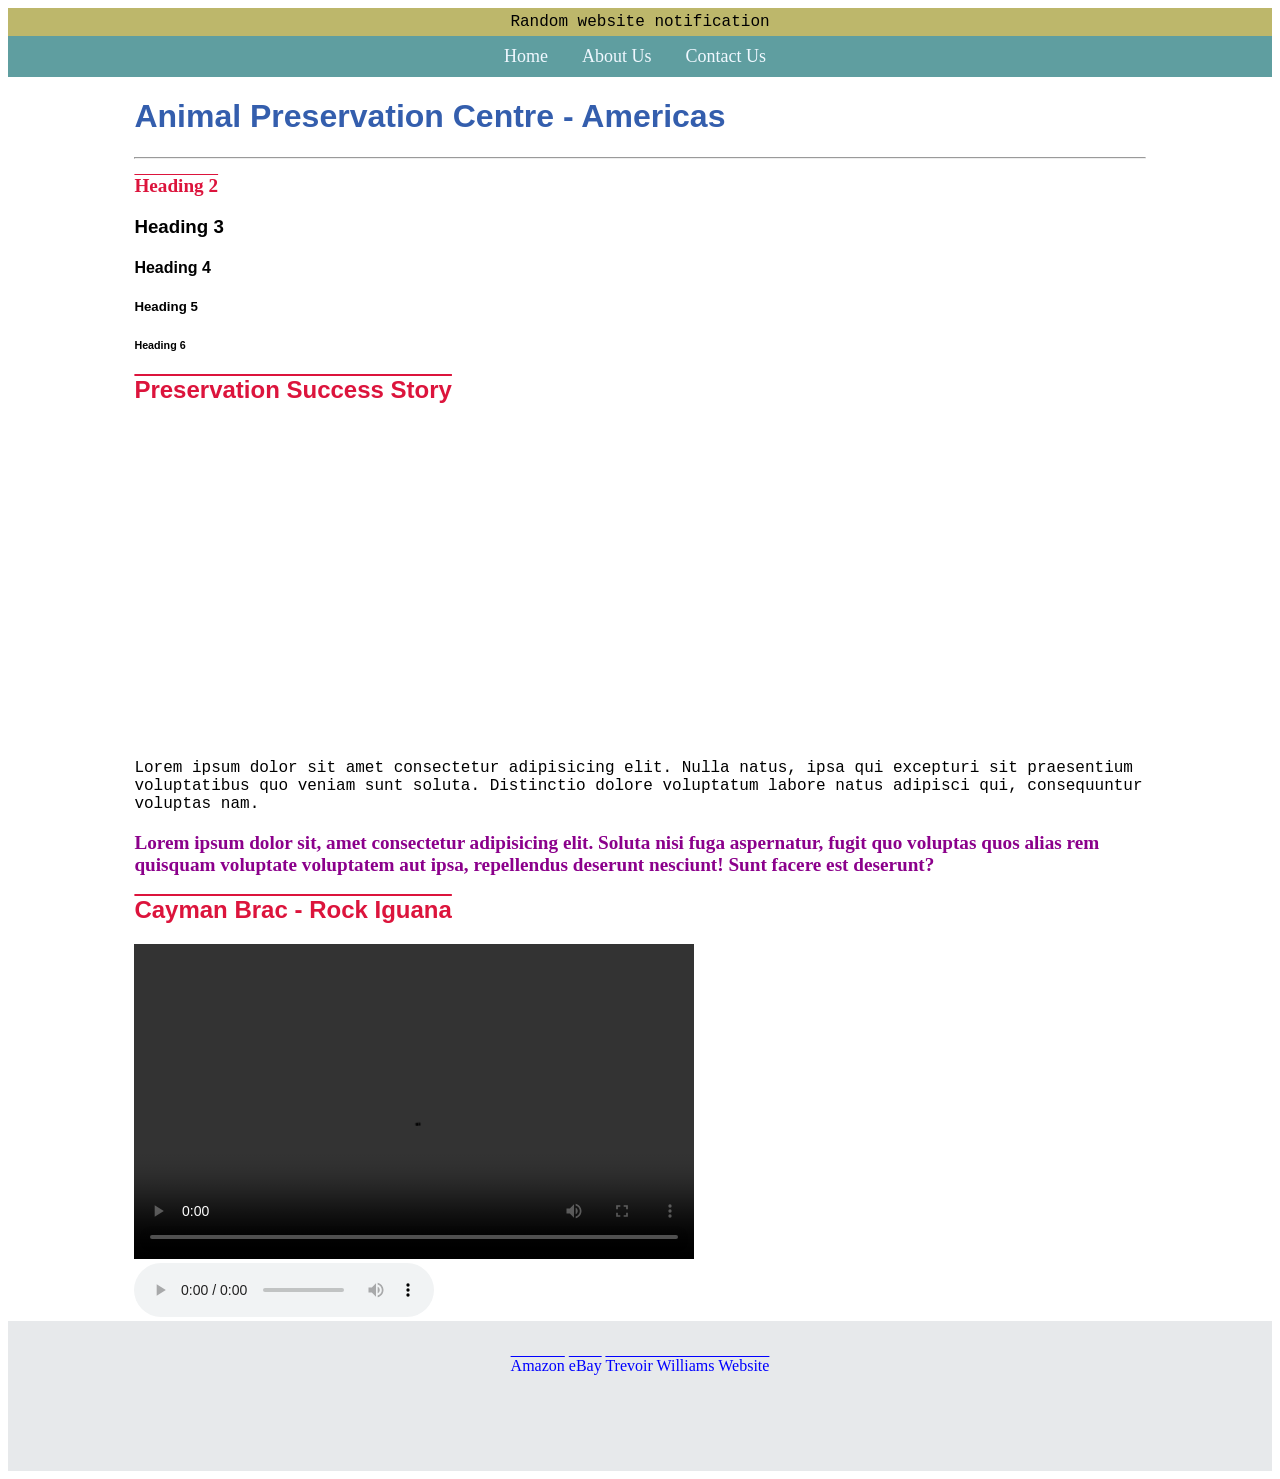
==== index.html @ 7772d061 "INITIAL COMMIT FROM UDEMY COURSE INTODUCTION_TO_WEBSITE_DESING" ====
<!DOCTYPE html>
<html>
    <head>
        <title>Home Page</title>
        <link rel="stylesheet" href="stylesheets/site.css" />
    </head>
    <body>
        <div id="header">
            <div id="banner">
                <p>Random website notification</p>
            </div>
            <div id="nav">
                <!-- Anchor tags used for internal navigation -->
                <a href="index.html">Home</a>
                <a href="about_us.html">About Us</a>
                <a href="contact_us.html">Contact Us</a>
            </div>
        </div>

        <div id="main">
            <!-- Examples of heading tags -->
            <h1>Animal Preservation Centre - Americas</h1>
            <hr/>
            <h2 class="DifferentLookingText">Heading 2</h2>
            <h3>Heading 3</h3>
            <h4>Heading 4</h4>
            <h5>Heading 5</h5>
            <h6>Heading 6</h6>

            <!-- Sample iframe embedding YouTube video -->
            <h2>Preservation Success Story</h2>
            <iframe width="560" height="315" src="https://www.youtube.com/embed/CvAqzg7zDsA" title="Jamaican Rock Iguana - Success Story" frameborder="0" allow="accelerometer; autoplay; clipboard-write; encrypted-media; gyroscope; picture-in-picture; web-share" allowfullscreen></iframe>

            <p>Lorem ipsum dolor sit amet consectetur adipisicing elit. Nulla natus, ipsa qui excepturi sit praesentium voluptatibus quo veniam sunt soluta. Distinctio dolore voluptatum labore natus adipisci qui, consequuntur voluptas nam.</p>
            <p class="DifferentLookingText WeirdColor">Lorem ipsum dolor sit, amet consectetur adipisicing elit. Soluta nisi 
                fuga aspernatur, fugit quo voluptas quos alias rem quisquam voluptate voluptatem aut ipsa, repellendus deserunt nesciunt! Sunt facere est deserunt?
            </p>

            <!-- Embedding video and audio -->
            <h2>Cayman Brac - Rock Iguana</h2>
            <video width="560" height="315" controls>
                <source src="videos/brac_iguana.MP4" type="video/mp4" />
                <source src="videos/brac_iguana.ogg" type="video/ogg" />
                <source src="videos/brac_iguana.wmv" type="video/wmv" />
            Your browser does not support the video
            </video>
            <br/>
            <audio controls>
                <source src="music/song.mp3" type="audio/mpeg" />
            Your browser does not support the video
            </audio>
        </div>

        <div id="footer">
            <br/><br/>
            <a href="https://www.amazon.com">Amazon</a>
    
            <a href="https://www.ebay.com" target="_blank">eBay</a>
            <a href="https://www.trevoirwilliams.com" target="_blank">Trevoir Williams Website</a>
        </div>
    </body>
</html>
---- stylesheets/site.css ----
h1{
    color: rgb(52, 94, 173);
}
h2{
    color: crimson;
    text-decoration: overline;
}
h1, h2, h3, h4, h5, h6{
    font-family: 'Franklin Gothic Medium', 'Arial Narrow', Arial, sans-serif;
}
p{
    font-family: 'Courier New', Courier, monospace;
}

#banner{
    background-color: darkkhaki;
    padding-bottom: 5px;
    padding-top: 5px;
    text-align: center;
}
#banner p{
    margin: 0;
}

#nav, nav{
    background-color: cadetblue;
    padding: 10px;
    text-align: center;
}

#nav a, nav a{
    color: aliceblue;
    text-decoration: none;
    font-size: large;
    margin-right: 10px;
    padding: 10px;
}

#nav a:hover{
    background-color: aquamarine;
    color: cadetblue;
}

nav a:hover{
    background-color: aquamarine;
    color: cadetblue;
}

#footer, footer{
    background-color: #E7E9EB;
    min-height: 150px;
    text-align: center;
}

#footer a, footer a{
    color: blue;
    text-decoration: overline;
}

#main, main{
    width: 80%;
    margin: 0 auto;
}

article{
    margin-bottom: 50px;
}

.logo{
    height: 50px;
    width: 50px;
}

.DifferentLookingText{
    font-size: larger;
    font-family: Georgia, 'Times New Roman', Times, serif;
    font-weight: bold;
}

.WeirdColor{
    color: darkmagenta;
}
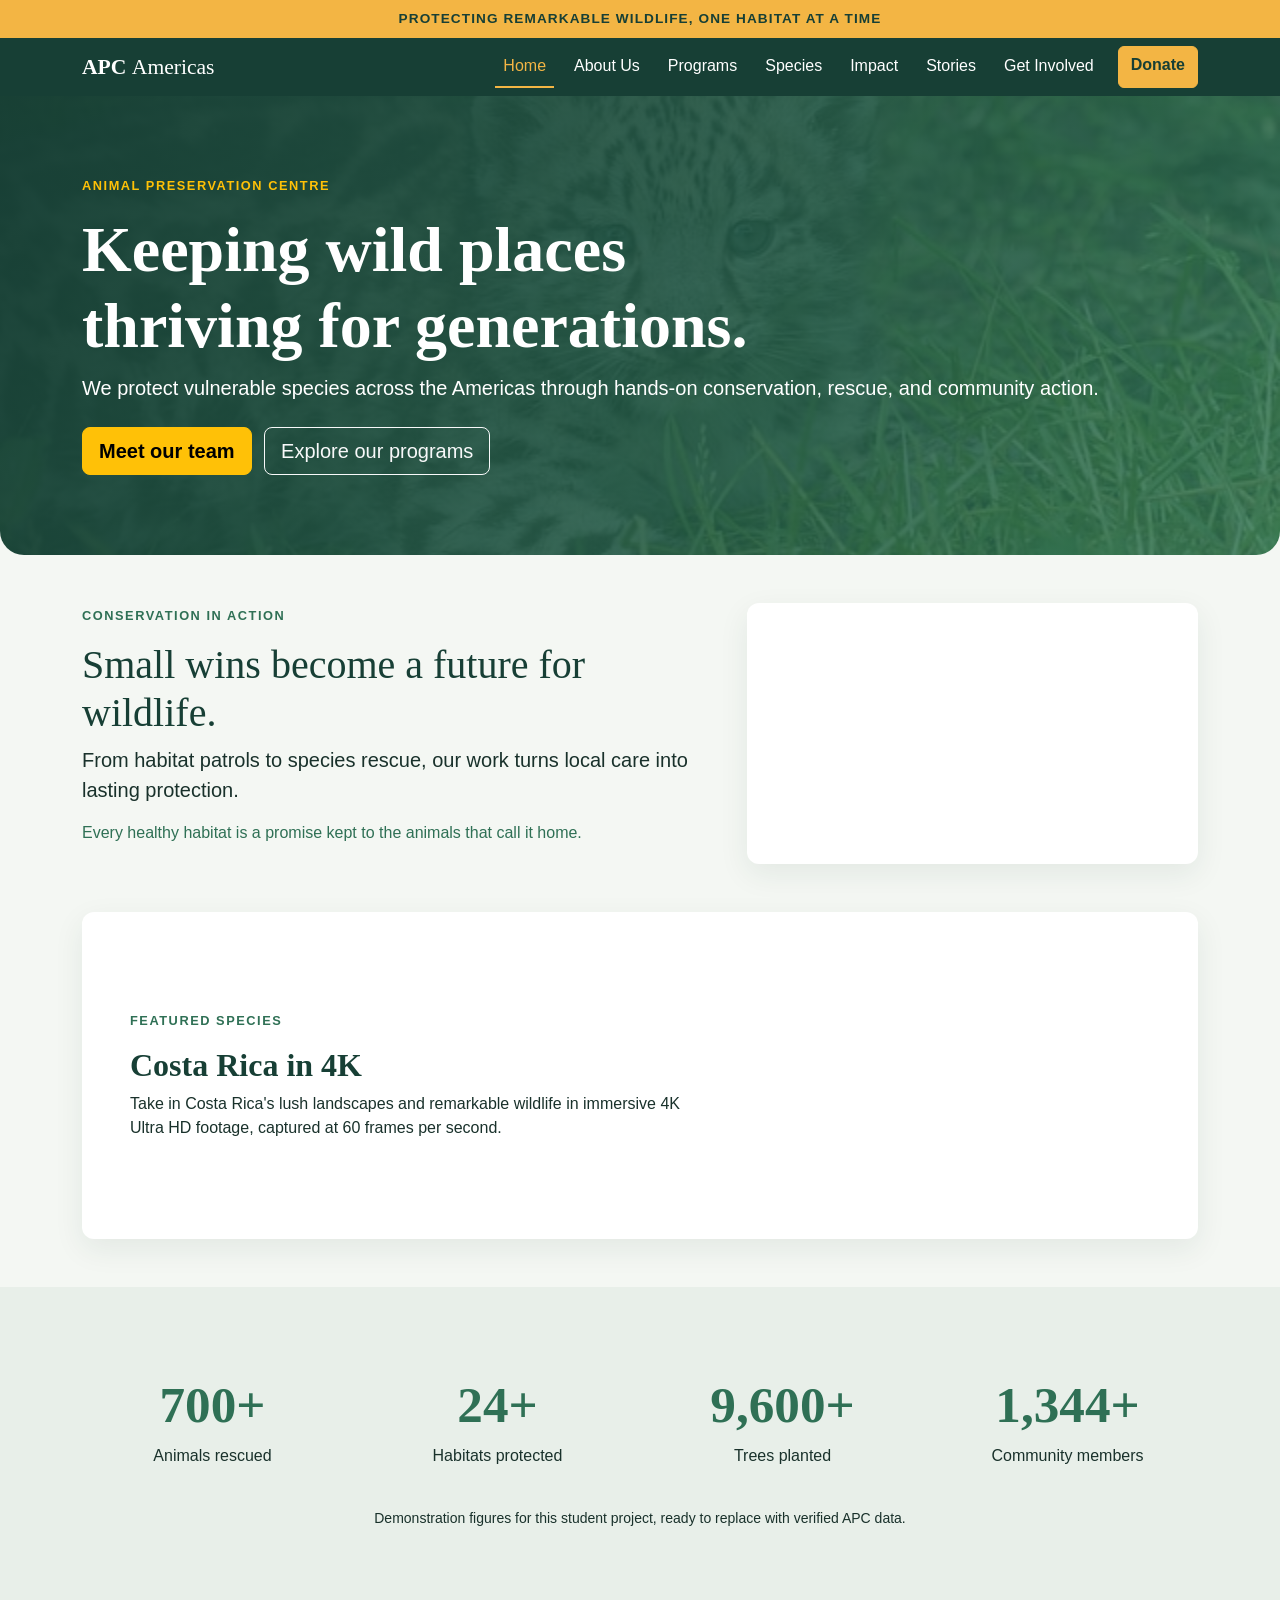
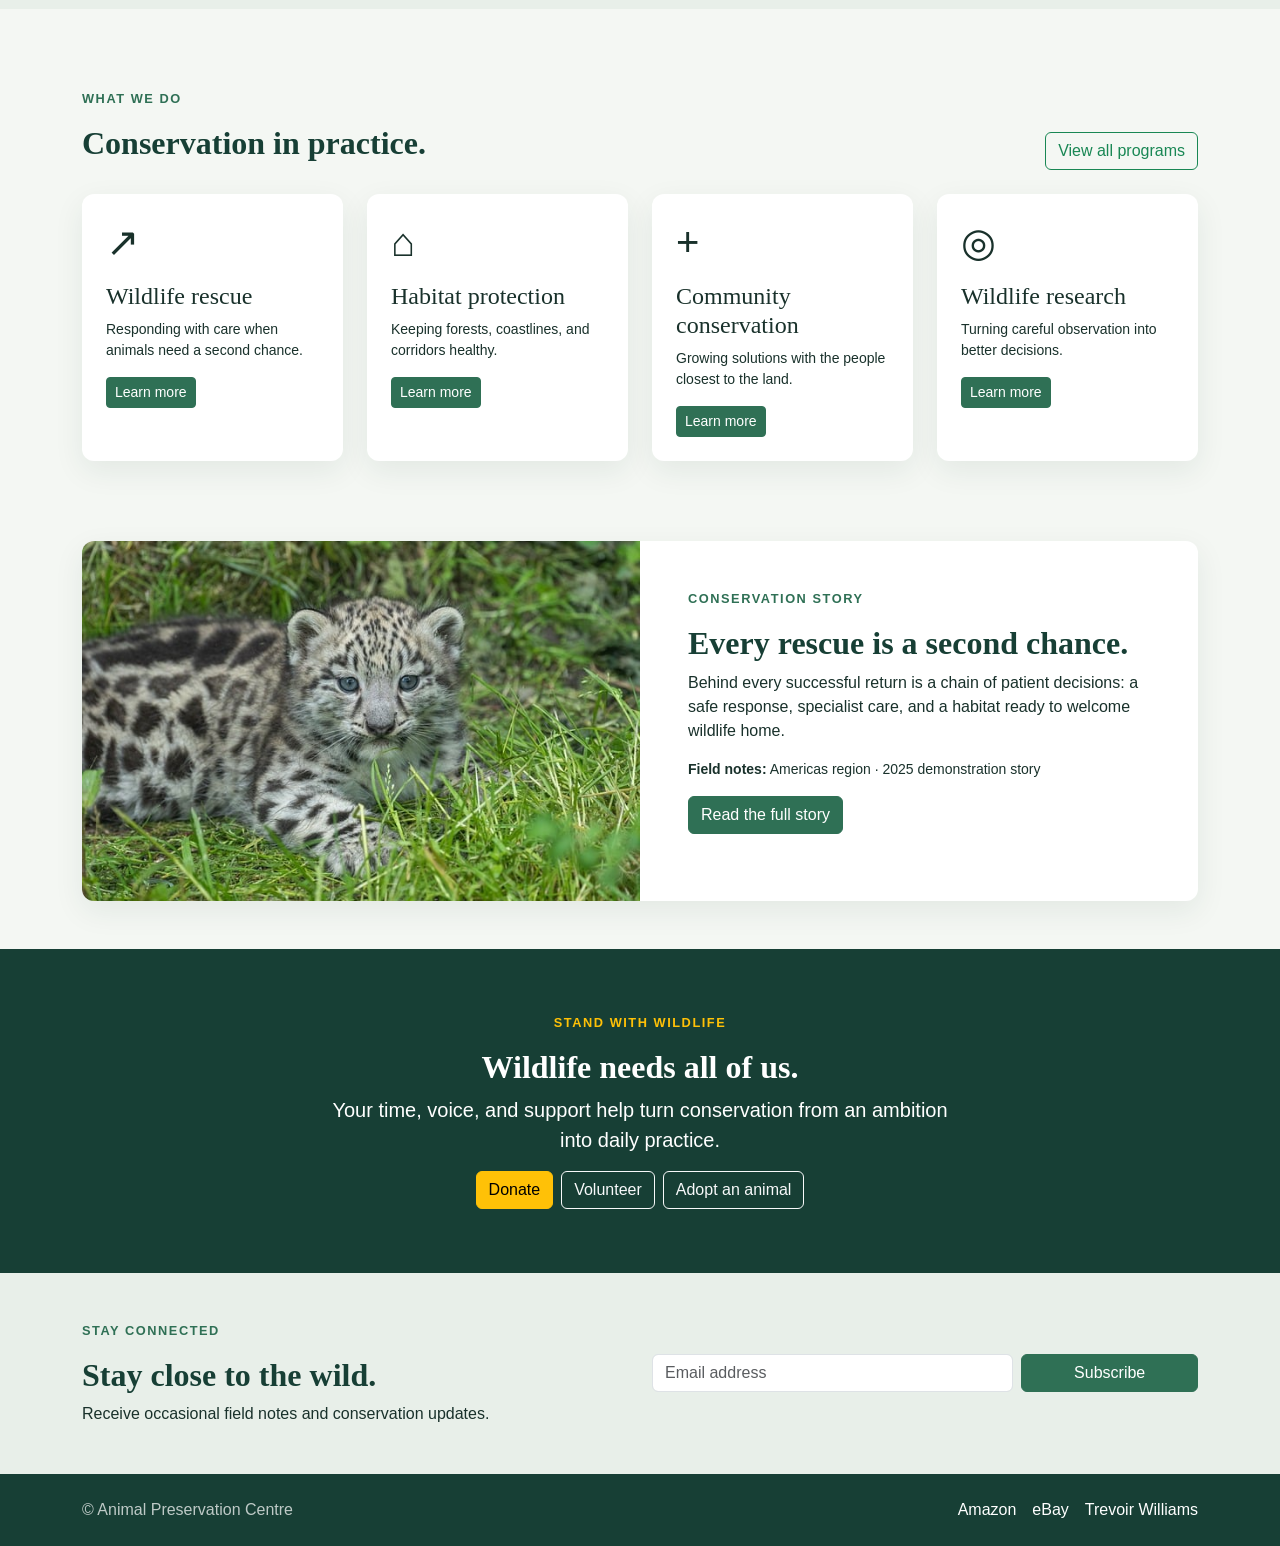
==== commit 3e8f824d: "Added bootstrap and expand the pages" ====
--- a/index.html
+++ b/index.html
@@ -1,62 +1,90 @@
 <!DOCTYPE html>
-<html>
+<html lang="en">
     <head>
-        <title>Home Page</title>
+        <meta charset="UTF-8">
+        <meta name="viewport" content="width=device-width, initial-scale=1.0">
+        <title>Animal Preservation Centre</title>
+        <meta name="description" content="APC Americas protects wildlife, habitats, and communities through practical conservation work.">
+        <link href="https://cdn.jsdelivr.net/npm/bootstrap@5.3.3/dist/css/bootstrap.min.css" rel="stylesheet">
         <link rel="stylesheet" href="stylesheets/site.css" />
     </head>
     <body>
-        <div id="header">
-            <div id="banner">
-                <p>Random website notification</p>
+        <div class="site-alert">Protecting remarkable wildlife, one habitat at a time</div>
+        <nav class="site-nav navbar navbar-expand-lg navbar-dark">
+            <div class="container">
+                <a class="navbar-brand" href="index.html">APC <span class="fw-normal">Americas</span>
+                </a><button class="navbar-toggler" type="button" data-bs-toggle="collapse" data-bs-target="#siteNav" aria-label="Toggle navigation">
+                    <span class="navbar-toggler-icon"></span>
+                </button><div class="collapse navbar-collapse" id="siteNav">
+                    <div class="navbar-nav ms-auto">
+                        <a class="nav-link active" href="index.html">Home</a>
+                        <a class="nav-link" href="about_us.html">About Us</a>
+                        <a class="nav-link" href="programs.html">Programs</a>
+                        <a class="nav-link" href="species.html">Species</a>
+                        <a class="nav-link" href="impact.html">Impact</a>
+                        <a class="nav-link" href="stories.html">Stories</a>
+                        <a class="nav-link" href="get_involved.html">Get Involved</a>
+                        <a class="btn btn-donate" href="get_involved.html#donate">Donate</a></div></div></div></nav>
+
+        <main class="page-main">
+            <section class="hero">
+                <div class="container">
+                    <p class="section-kicker text-warning">Animal Preservation Centre</p>
+                    <h1>Keeping wild places thriving for generations.</h1>
+                    <p class="lead mb-4">We protect vulnerable species across the Americas through hands-on conservation, rescue, and community action.</p>
+                    <a class="btn btn-warning btn-lg fw-bold" href="about_us.html">Meet our team</a>
+                    <a class="btn btn-outline-light btn-lg ms-2" href="programs.html">Explore our programs</a>
+                </div>
+            </section>
+            <section class="container py-5">
+                <div class="row g-4 align-items-center">
+                    <div class="col-lg-7">
+                        <p class="section-kicker">Conservation in action</p>
+                        <h2 class="display-6">Small wins become a future for wildlife.</h2>
+                        <p class="lead">From habitat patrols to species rescue, our work turns local care into lasting protection.</p>
+                        <p class="WeirdColor">Every healthy habitat is a promise kept to the animals that call it home.</p>
+                    </div>
+                    <div class="col-lg-5">
+                        <div class="content-panel p-2">
+                            <div class="ratio ratio-16x9">
+                                <iframe class="rounded" src="https://www.youtube.com/embed/CvAqzg7zDsA" title="Jamaican Rock Iguana success story" allowfullscreen></iframe>
+                            </div>
+                        </div>
+                    </div>
+                </div>
+            </section>
+            <section class="container pb-5">
+                <div class="content-panel p-4 p-lg-5">
+                    <div class="row g-4 align-items-center">
+                        <div class="col-md-7">
+                            <p class="section-kicker">Featured species</p>
+                            <h2>Costa Rica in 4K</h2>
+                            <p class="mb-0">Take in Costa Rica's lush landscapes and remarkable wildlife in immersive 4K Ultra HD footage, captured at 60 frames per second.</p>
+                        </div>
+                        <div class="col-md-5">
+                            <div class="ratio ratio-16x9">
+                                <iframe class="rounded" src="https://www.youtube.com/embed/LXb3EKWsInQ" title="Costa Rica in 4K nature film" allow="accelerometer; autoplay; clipboard-write; encrypted-media; gyroscope; picture-in-picture; web-share" allowfullscreen></iframe>
+                            </div>
+                        </div>
+                    </div>
+                </div>
+            </section>
+            <section class="section-band alt"><div class="container"><div class="row g-4 text-center"><div class="col-6 col-lg-3 reveal"><div class="stat-number" data-counter="1250" data-suffix="+">0</div><p>Animals rescued</p></div><div class="col-6 col-lg-3 reveal"><div class="stat-number" data-counter="35" data-suffix="+">0</div><p>Habitats protected</p></div><div class="col-6 col-lg-3 reveal"><div class="stat-number" data-counter="18000" data-suffix="+">0</div><p>Trees planted</p></div><div class="col-6 col-lg-3 reveal"><div class="stat-number" data-counter="2500" data-suffix="+">0</div><p>Community members</p></div></div><p class="small text-center mt-4 mb-0">Demonstration figures for this student project, ready to replace with verified APC data.</p></div></section>
+            <section class="section-band"><div class="container"><div class="d-flex flex-wrap justify-content-between align-items-end mb-4"><div><p class="section-kicker">What we do</p><h2>Conservation in practice.</h2></div><a href="programs.html" class="btn btn-outline-success">View all programs</a></div><div class="row g-4"><div class="col-md-6 col-lg-3"><article class="content-panel program-card h-100 p-4"><span class="display-6">↗</span><h3 class="h4 mt-3">Wildlife rescue</h3><p class="small">Responding with care when animals need a second chance.</p><a href="programs.html" class="btn btn-sm btn-forest">Learn more</a></article></div><div class="col-md-6 col-lg-3"><article class="content-panel program-card h-100 p-4"><span class="display-6">⌂</span><h3 class="h4 mt-3">Habitat protection</h3><p class="small">Keeping forests, coastlines, and corridors healthy.</p><a href="programs.html" class="btn btn-sm btn-forest">Learn more</a></article></div><div class="col-md-6 col-lg-3"><article class="content-panel program-card h-100 p-4"><span class="display-6">+</span><h3 class="h4 mt-3">Community conservation</h3><p class="small">Growing solutions with the people closest to the land.</p><a href="programs.html" class="btn btn-sm btn-forest">Learn more</a></article></div><div class="col-md-6 col-lg-3"><article class="content-panel program-card h-100 p-4"><span class="display-6">◎</span><h3 class="h4 mt-3">Wildlife research</h3><p class="small">Turning careful observation into better decisions.</p><a href="programs.html" class="btn btn-sm btn-forest">Learn more</a></article></div></div></div></section>
+            <section class="container pb-5"><div class="content-panel overflow-hidden"><div class="row g-0 align-items-stretch"><div class="col-lg-6"><img class="story-image" src="images/baby-snow-leopard.jpg" alt="Snow leopard in its habitat"></div><div class="col-lg-6 p-4 p-lg-5"><p class="section-kicker">Conservation story</p><h2>Every rescue is a second chance.</h2><p>Behind every successful return is a chain of patient decisions: a safe response, specialist care, and a habitat ready to welcome wildlife home.</p><p class="small"><strong>Field notes:</strong> Americas region · 2025 demonstration story</p><a class="btn btn-forest" href="stories.html">Read the full story</a></div></div></div></section>
+            <section class="dark-cta"><div class="container text-center"><p class="section-kicker text-warning">Stand with wildlife</p><h2>Wildlife needs all of us.</h2><p class="lead mx-auto" style="max-width: 650px;">Your time, voice, and support help turn conservation from an ambition into daily practice.</p><a class="btn btn-warning me-2" href="get_involved.html#donate">Donate</a><a class="btn btn-outline-light me-2" href="get_involved.html#volunteer">Volunteer</a><a class="btn btn-outline-light" href="species.html">Adopt an animal</a></div></section>
+            <section class="newsletter py-5"><div class="container"><div class="row align-items-center g-4"><div class="col-lg-6"><p class="section-kicker">Stay connected</p><h2>Stay close to the wild.</h2><p class="mb-0">Receive occasional field notes and conservation updates.</p></div><div class="col-lg-6"><form class="row g-2" data-demo-form><div class="col-sm-8"><label class="visually-hidden" for="newsletterEmail">Email address</label><input class="form-control" id="newsletterEmail" type="email" placeholder="Email address" required></div><div class="col-sm-4"><button class="btn btn-forest w-100" type="submit">Subscribe</button></div></form><p class="small mt-2 mb-0" hidden>Thank you for joining the list.</p></div></div></div></section>
+        </main>
+        <footer class="site-footer py-4">
+            <div class="container d-flex flex-column flex-md-row justify-content-between gap-3"><span>&copy; Animal Preservation Centre</span>
+                <div class="d-flex gap-3">
+                    <a href="https://www.amazon.com">Amazon</a>
+                    <a href="https://www.ebay.com" target="_blank">eBay</a>
+                    <a href="https://www.trevoirwilliams.com" target="_blank">Trevoir Williams</a>
+                </div>
             </div>
-            <div id="nav">
-                <!-- Anchor tags used for internal navigation -->
-                <a href="index.html">Home</a>
-                <a href="about_us.html">About Us</a>
-                <a href="contact_us.html">Contact Us</a>
-            </div>
-        </div>
-
-        <div id="main">
-            <!-- Examples of heading tags -->
-            <h1>Animal Preservation Centre - Americas</h1>
-            <hr/>
-            <h2 class="DifferentLookingText">Heading 2</h2>
-            <h3>Heading 3</h3>
-            <h4>Heading 4</h4>
-            <h5>Heading 5</h5>
-            <h6>Heading 6</h6>
-
-            <!-- Sample iframe embedding YouTube video -->
-            <h2>Preservation Success Story</h2>
-            <iframe width="560" height="315" src="https://www.youtube.com/embed/CvAqzg7zDsA" title="Jamaican Rock Iguana - Success Story" frameborder="0" allow="accelerometer; autoplay; clipboard-write; encrypted-media; gyroscope; picture-in-picture; web-share" allowfullscreen></iframe>
-
-            <p>Lorem ipsum dolor sit amet consectetur adipisicing elit. Nulla natus, ipsa qui excepturi sit praesentium voluptatibus quo veniam sunt soluta. Distinctio dolore voluptatum labore natus adipisci qui, consequuntur voluptas nam.</p>
-            <p class="DifferentLookingText WeirdColor">Lorem ipsum dolor sit, amet consectetur adipisicing elit. Soluta nisi 
-                fuga aspernatur, fugit quo voluptas quos alias rem quisquam voluptate voluptatem aut ipsa, repellendus deserunt nesciunt! Sunt facere est deserunt?
-            </p>
-
-            <!-- Embedding video and audio -->
-            <h2>Cayman Brac - Rock Iguana</h2>
-            <video width="560" height="315" controls>
-                <source src="videos/brac_iguana.MP4" type="video/mp4" />
-                <source src="videos/brac_iguana.ogg" type="video/ogg" />
-                <source src="videos/brac_iguana.wmv" type="video/wmv" />
-            Your browser does not support the video
-            </video>
-            <br/>
-            <audio controls>
-                <source src="music/song.mp3" type="audio/mpeg" />
-            Your browser does not support the video
-            </audio>
-        </div>
-
-        <div id="footer">
-            <br/><br/>
-            <a href="https://www.amazon.com">Amazon</a>
-    
-            <a href="https://www.ebay.com" target="_blank">eBay</a>
-            <a href="https://www.trevoirwilliams.com" target="_blank">Trevoir Williams Website</a>
-        </div>
+        </footer>
+        <script src="https://cdn.jsdelivr.net/npm/bootstrap@5.3.3/dist/js/bootstrap.bundle.min.js"></script>
+        <script src="scripts/site.js"></script>
     </body>
 </html>
--- a/stylesheets/site.css
+++ b/stylesheets/site.css
@@ -1,82 +1,59 @@
-h1{
-    color: rgb(52, 94, 173);
-}
-h2{
-    color: crimson;
-    text-decoration: overline;
-}
-h1, h2, h3, h4, h5, h6{
-    font-family: 'Franklin Gothic Medium', 'Arial Narrow', Arial, sans-serif;
-}
-p{
-    font-family: 'Courier New', Courier, monospace;
-}
-
-#banner{
-    background-color: darkkhaki;
-    padding-bottom: 5px;
-    padding-top: 5px;
-    text-align: center;
-}
-#banner p{
-    margin: 0;
-}
-
-#nav, nav{
-    background-color: cadetblue;
-    padding: 10px;
-    text-align: center;
-}
-
-#nav a, nav a{
-    color: aliceblue;
-    text-decoration: none;
-    font-size: large;
-    margin-right: 10px;
-    padding: 10px;
-}
-
-#nav a:hover{
-    background-color: aquamarine;
-    color: cadetblue;
-}
-
-nav a:hover{
-    background-color: aquamarine;
-    color: cadetblue;
-}
-
-#footer, footer{
-    background-color: #E7E9EB;
-    min-height: 150px;
-    text-align: center;
-}
-
-#footer a, footer a{
-    color: blue;
-    text-decoration: overline;
-}
-
-#main, main{
-    width: 80%;
-    margin: 0 auto;
-}
-
-article{
-    margin-bottom: 50px;
-}
-
-.logo{
-    height: 50px;
-    width: 50px;
-}
-
-.DifferentLookingText{
-    font-size: larger;
-    font-family: Georgia, 'Times New Roman', Times, serif;
-    font-weight: bold;
-}
-
-.WeirdColor{
-    color: darkmagenta;
-}+:root { --forest: #173f35; --leaf: #2f7055; --sun: #f3b544; --mist: #f4f7f3; --ink: #19312b; }
+body { background: var(--mist); color: var(--ink); font-family: Arial, sans-serif; }
+h1, h2, h3, h4, h5, h6 { color: var(--forest); font-family: Georgia, 'Times New Roman', serif; font-weight: 700; }
+.site-alert { background: var(--sun); color: var(--forest); font-size: .85rem; font-weight: 700; letter-spacing: .08em; padding: .55rem 1rem; text-align: center; text-transform: uppercase; }
+.site-nav { background: var(--forest); }
+.site-nav .navbar-brand, .site-nav .nav-link { color: #fff; }
+.site-nav .navbar-brand { font-family: Georgia, 'Times New Roman', serif; font-size: 1.35rem; font-weight: 700; }
+.site-nav .nav-link { border-bottom: 2px solid transparent; margin-left: .75rem; }
+.site-nav .nav-link:hover, .site-nav .nav-link.active { border-bottom-color: var(--sun); color: var(--sun); }
+.page-main { min-height: calc(100vh - 250px); }
+.hero { background: linear-gradient(120deg, rgba(23, 63, 53, .98), rgba(47, 112, 85, .82)), url('../images/baby-snow-leopard.jpg') center/cover; border-radius: 0 0 1.5rem 1.5rem; color: #fff; padding: 5rem 2rem; }
+.hero h1, .hero p { color: #fff; }
+.hero h1 { font-size: clamp(2.3rem, 5vw, 4.5rem); max-width: 760px; }
+.section-kicker { color: var(--leaf); font-size: .8rem; font-weight: 700; letter-spacing: .12em; text-transform: uppercase; }
+.content-panel { background: #fff; border: 0; border-radius: .75rem; box-shadow: 0 10px 30px rgba(23, 63, 53, .08); }
+.content-panel img { max-height: 360px; object-fit: cover; width: 100%; }
+.site-footer { background: var(--forest); color: rgba(255, 255, 255, .72); }
+.site-footer a { color: #fff; text-decoration: none; }
+.site-footer a:hover { color: var(--sun); }
+.logo { height: 48px; object-fit: contain; width: 48px; }
+.table { vertical-align: middle; }
+.form-control:focus { border-color: var(--leaf); box-shadow: 0 0 0 .2rem rgba(47, 112, 85, .2); }
+.btn-forest { background: var(--leaf); border-color: var(--leaf); color: #fff; }
+.btn-forest:hover { background: var(--forest); border-color: var(--forest); color: #fff; }
+.DifferentLookingText { font-weight: 700; }
+.WeirdColor { color: var(--leaf); }
+.site-nav .btn-donate { background: var(--sun); border-color: var(--sun); color: var(--forest); font-weight: 700; margin-left: 1rem; }
+.site-nav .btn-donate:hover { background: #fff; border-color: #fff; color: var(--forest); }
+.section-band { padding: 5rem 0; }
+.section-band.alt { background: #e8efe9; }
+.stat-number { color: var(--leaf); font-family: Georgia, 'Times New Roman', serif; font-size: clamp(2rem, 4vw, 3.4rem); font-weight: 700; }
+.program-card, .species-card, .story-card { transition: box-shadow .25s ease, transform .25s ease; }
+.program-card:hover, .species-card:hover, .story-card:hover { box-shadow: 0 16px 35px rgba(23, 63, 53, .16); transform: translateY(-5px); }
+.card-image { height: 220px; object-fit: cover; width: 100%; }
+.species-card .card-image { height: 190px; }
+.status-badge { background: #e7f0e9; border-radius: 999px; color: var(--leaf); font-size: .78rem; font-weight: 700; padding: .3rem .65rem; }
+.story-image { height: 100%; min-height: 300px; object-fit: cover; width: 100%; }
+.dark-cta { background: var(--forest); color: #fff; padding: 4rem 0; }
+.dark-cta h2, .dark-cta p { color: #fff; }
+.newsletter { background: #e8efe9; }
+.reveal { opacity: 0; transform: translateY(18px); transition: opacity .6s ease, transform .6s ease; }
+.reveal.is-visible { opacity: 1; transform: none; }
+.filter-bar { gap: .5rem; }
+.filter-bar .active { background: var(--leaf); border-color: var(--leaf); color: #fff; }
+.species-profile { scroll-margin-top: 2rem; }
+.species-profile img { min-height: 300px; object-fit: cover; width: 100%; }
+.gallery-image { cursor: pointer; height: 240px; object-fit: cover; transition: transform .25s ease; width: 100%; }
+.gallery-image:hover { transform: scale(1.03); }
+.lightbox { align-items: center; background: rgba(23, 63, 53, .9); display: flex; inset: 0; justify-content: center; padding: 2rem; position: fixed; z-index: 1060; }
+.lightbox img { max-height: 80vh; max-width: min(900px, 100%); object-fit: contain; }
+.lightbox-content { color: #fff; text-align: center; }
+.lightbox-close { background: transparent; border: 1px solid #fff; color: #fff; font-size: 1.5rem; line-height: 1; padding: .3rem .65rem; position: absolute; right: 1.5rem; top: 1.5rem; }
+.timeline { border-left: 2px solid var(--sun); list-style: none; padding-left: 1.5rem; }
+.timeline li { margin-bottom: 1.5rem; position: relative; }
+.timeline li::before { background: var(--sun); border: 4px solid var(--mist); border-radius: 50%; content: ''; height: 14px; left: -2.05rem; position: absolute; top: .25rem; width: 14px; }
+.impact-bar { background: var(--leaf); border-radius: .25rem; height: .65rem; }
+.footer-heading { color: var(--sun); font-family: Arial, sans-serif; font-size: .8rem; font-weight: 700; letter-spacing: .1em; text-transform: uppercase; }
+@media (max-width: 991px) { .site-nav .nav-link { margin-left: 0; } .site-nav .btn-donate { margin: .75rem 0 0; width: fit-content; } }
+@media (max-width: 575px) { .hero { padding: 4rem 1rem; } .hero .btn { margin: .35rem 0 0; width: 100%; } .site-alert { font-size: .7rem; } }
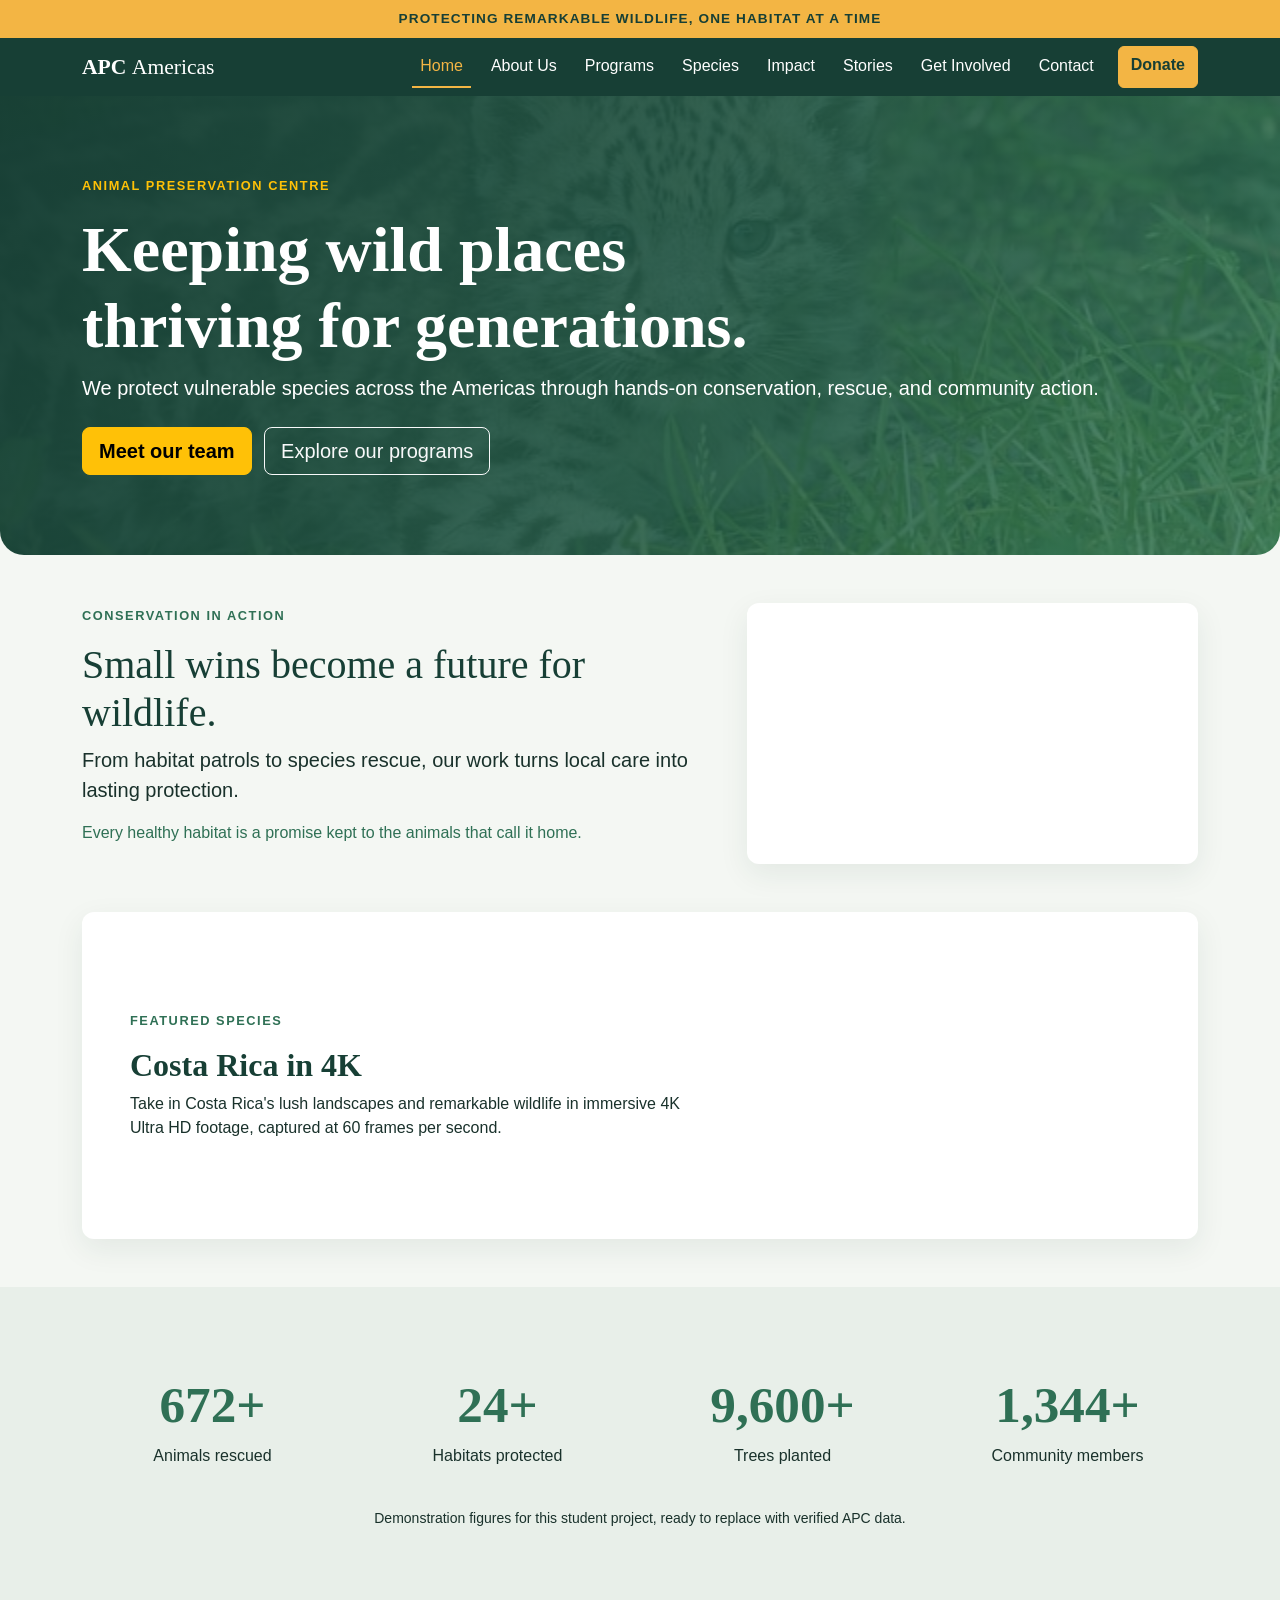
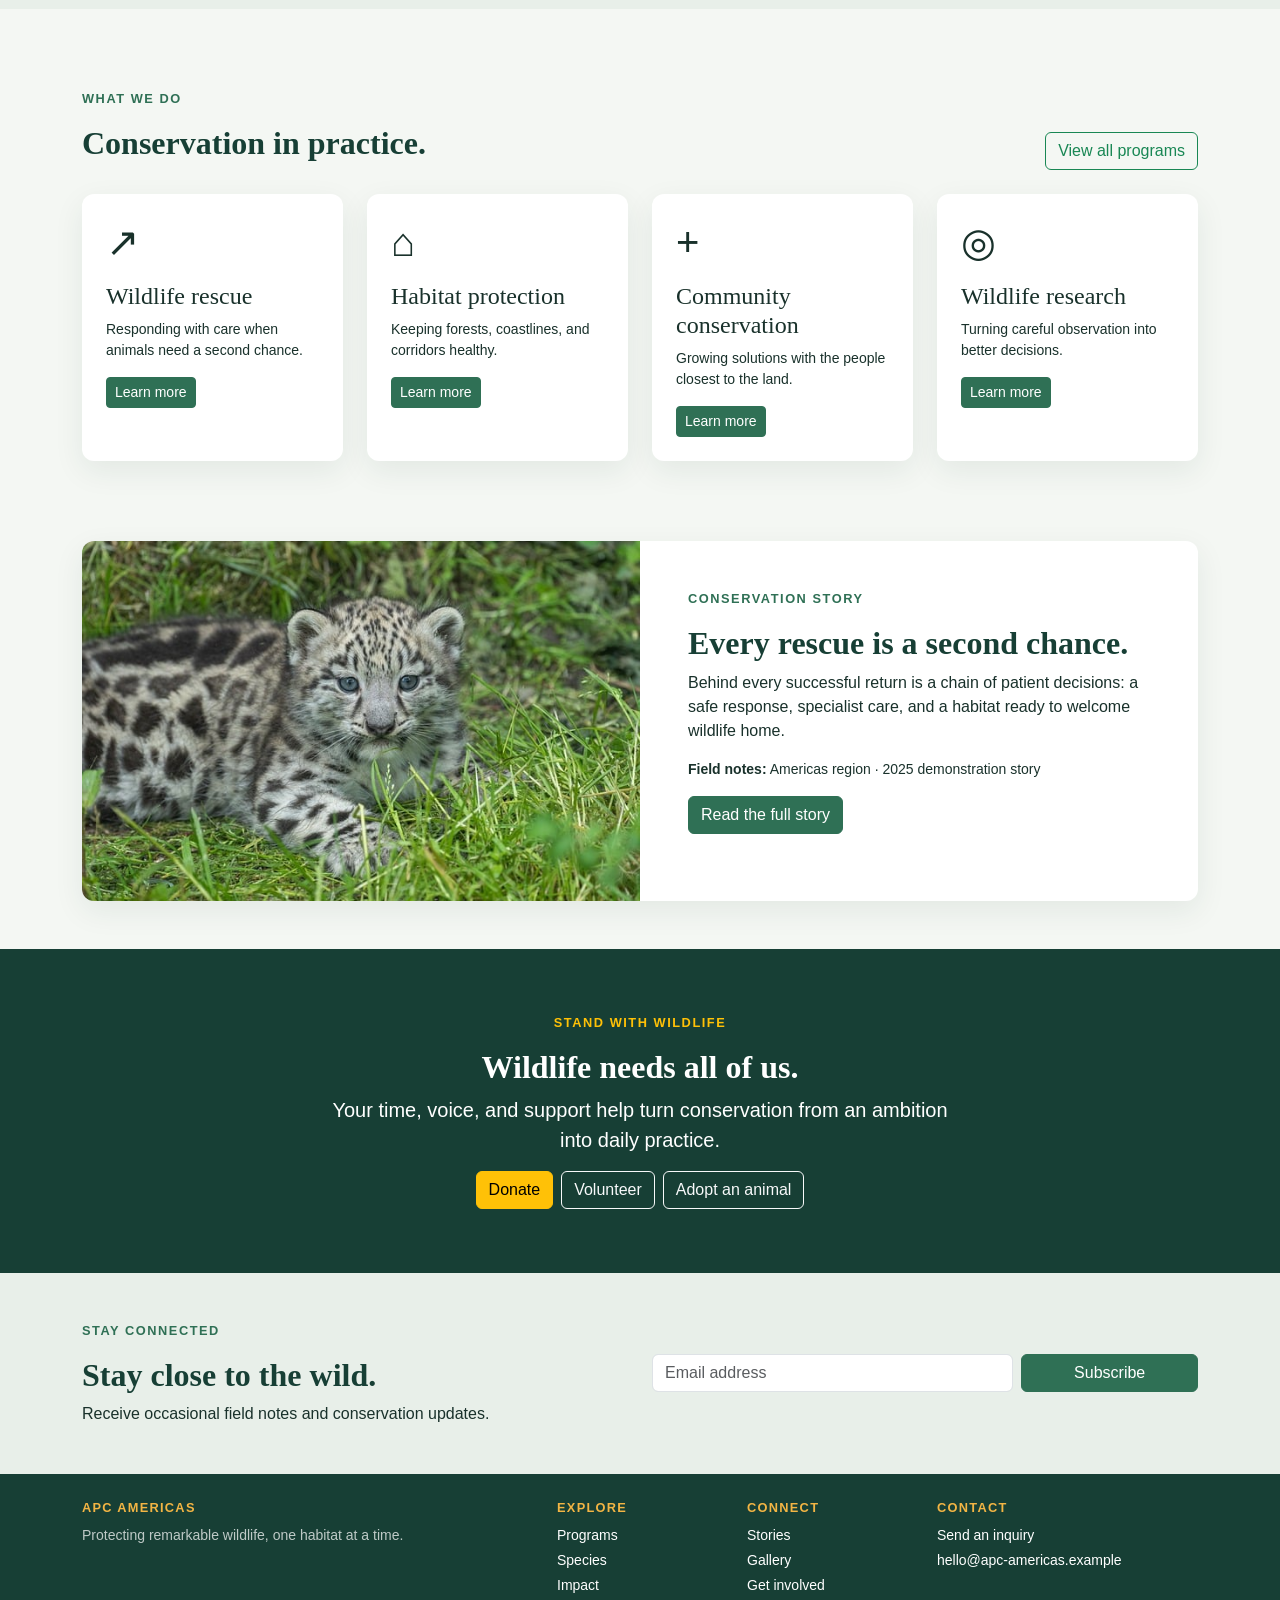
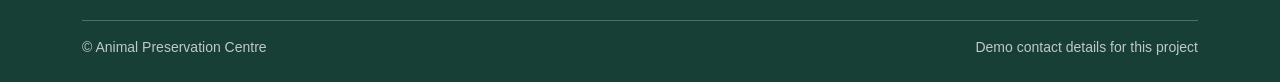
==== commit 0510f2c6: "Change footer" ====
--- a/index.html
+++ b/index.html
@@ -24,6 +24,7 @@
                         <a class="nav-link" href="impact.html">Impact</a>
                         <a class="nav-link" href="stories.html">Stories</a>
                         <a class="nav-link" href="get_involved.html">Get Involved</a>
+                        <a class="nav-link" href="contact_us.html">Contact</a>
                         <a class="btn btn-donate" href="get_involved.html#donate">Donate</a></div></div></div></nav>
 
         <main class="page-main">
@@ -76,12 +77,7 @@
             <section class="newsletter py-5"><div class="container"><div class="row align-items-center g-4"><div class="col-lg-6"><p class="section-kicker">Stay connected</p><h2>Stay close to the wild.</h2><p class="mb-0">Receive occasional field notes and conservation updates.</p></div><div class="col-lg-6"><form class="row g-2" data-demo-form><div class="col-sm-8"><label class="visually-hidden" for="newsletterEmail">Email address</label><input class="form-control" id="newsletterEmail" type="email" placeholder="Email address" required></div><div class="col-sm-4"><button class="btn btn-forest w-100" type="submit">Subscribe</button></div></form><p class="small mt-2 mb-0" hidden>Thank you for joining the list.</p></div></div></div></section>
         </main>
         <footer class="site-footer py-4">
-            <div class="container d-flex flex-column flex-md-row justify-content-between gap-3"><span>&copy; Animal Preservation Centre</span>
-                <div class="d-flex gap-3">
-                    <a href="https://www.amazon.com">Amazon</a>
-                    <a href="https://www.ebay.com" target="_blank">eBay</a>
-                    <a href="https://www.trevoirwilliams.com" target="_blank">Trevoir Williams</a>
-                </div>
+            <div class="container"><div class="row g-4"><div class="col-md-5"><p class="footer-heading mb-2">APC Americas</p><p class="small mb-0">Protecting remarkable wildlife, one habitat at a time.</p></div><div class="col-6 col-md-2"><p class="footer-heading mb-2">Explore</p><a class="d-block small mb-1" href="programs.html">Programs</a><a class="d-block small mb-1" href="species.html">Species</a><a class="d-block small" href="impact.html">Impact</a></div><div class="col-6 col-md-2"><p class="footer-heading mb-2">Connect</p><a class="d-block small mb-1" href="stories.html">Stories</a><a class="d-block small mb-1" href="gallery.html">Gallery</a><a class="d-block small" href="get_involved.html">Get involved</a></div><div class="col-md-3"><p class="footer-heading mb-2">Contact</p><a class="d-block small mb-1" href="contact_us.html">Send an inquiry</a><a class="d-block small" href="mailto:hello@apc-americas.example">hello@apc-americas.example</a></div></div><div class="border-top border-light border-opacity-25 mt-4 pt-3 small">&copy; Animal Preservation Centre <span class="float-md-end">Demo contact details for this project</span></div>
             </div>
         </footer>
         <script src="https://cdn.jsdelivr.net/npm/bootstrap@5.3.3/dist/js/bootstrap.bundle.min.js"></script>
--- a/stylesheets/site.css
+++ b/stylesheets/site.css
@@ -55,5 +55,6 @@
 .timeline li::before { background: var(--sun); border: 4px solid var(--mist); border-radius: 50%; content: ''; height: 14px; left: -2.05rem; position: absolute; top: .25rem; width: 14px; }
 .impact-bar { background: var(--leaf); border-radius: .25rem; height: .65rem; }
 .footer-heading { color: var(--sun); font-family: Arial, sans-serif; font-size: .8rem; font-weight: 700; letter-spacing: .1em; text-transform: uppercase; }
+.site-footer a { overflow-wrap: anywhere; }
 @media (max-width: 991px) { .site-nav .nav-link { margin-left: 0; } .site-nav .btn-donate { margin: .75rem 0 0; width: fit-content; } }
 @media (max-width: 575px) { .hero { padding: 4rem 1rem; } .hero .btn { margin: .35rem 0 0; width: 100%; } .site-alert { font-size: .7rem; } }
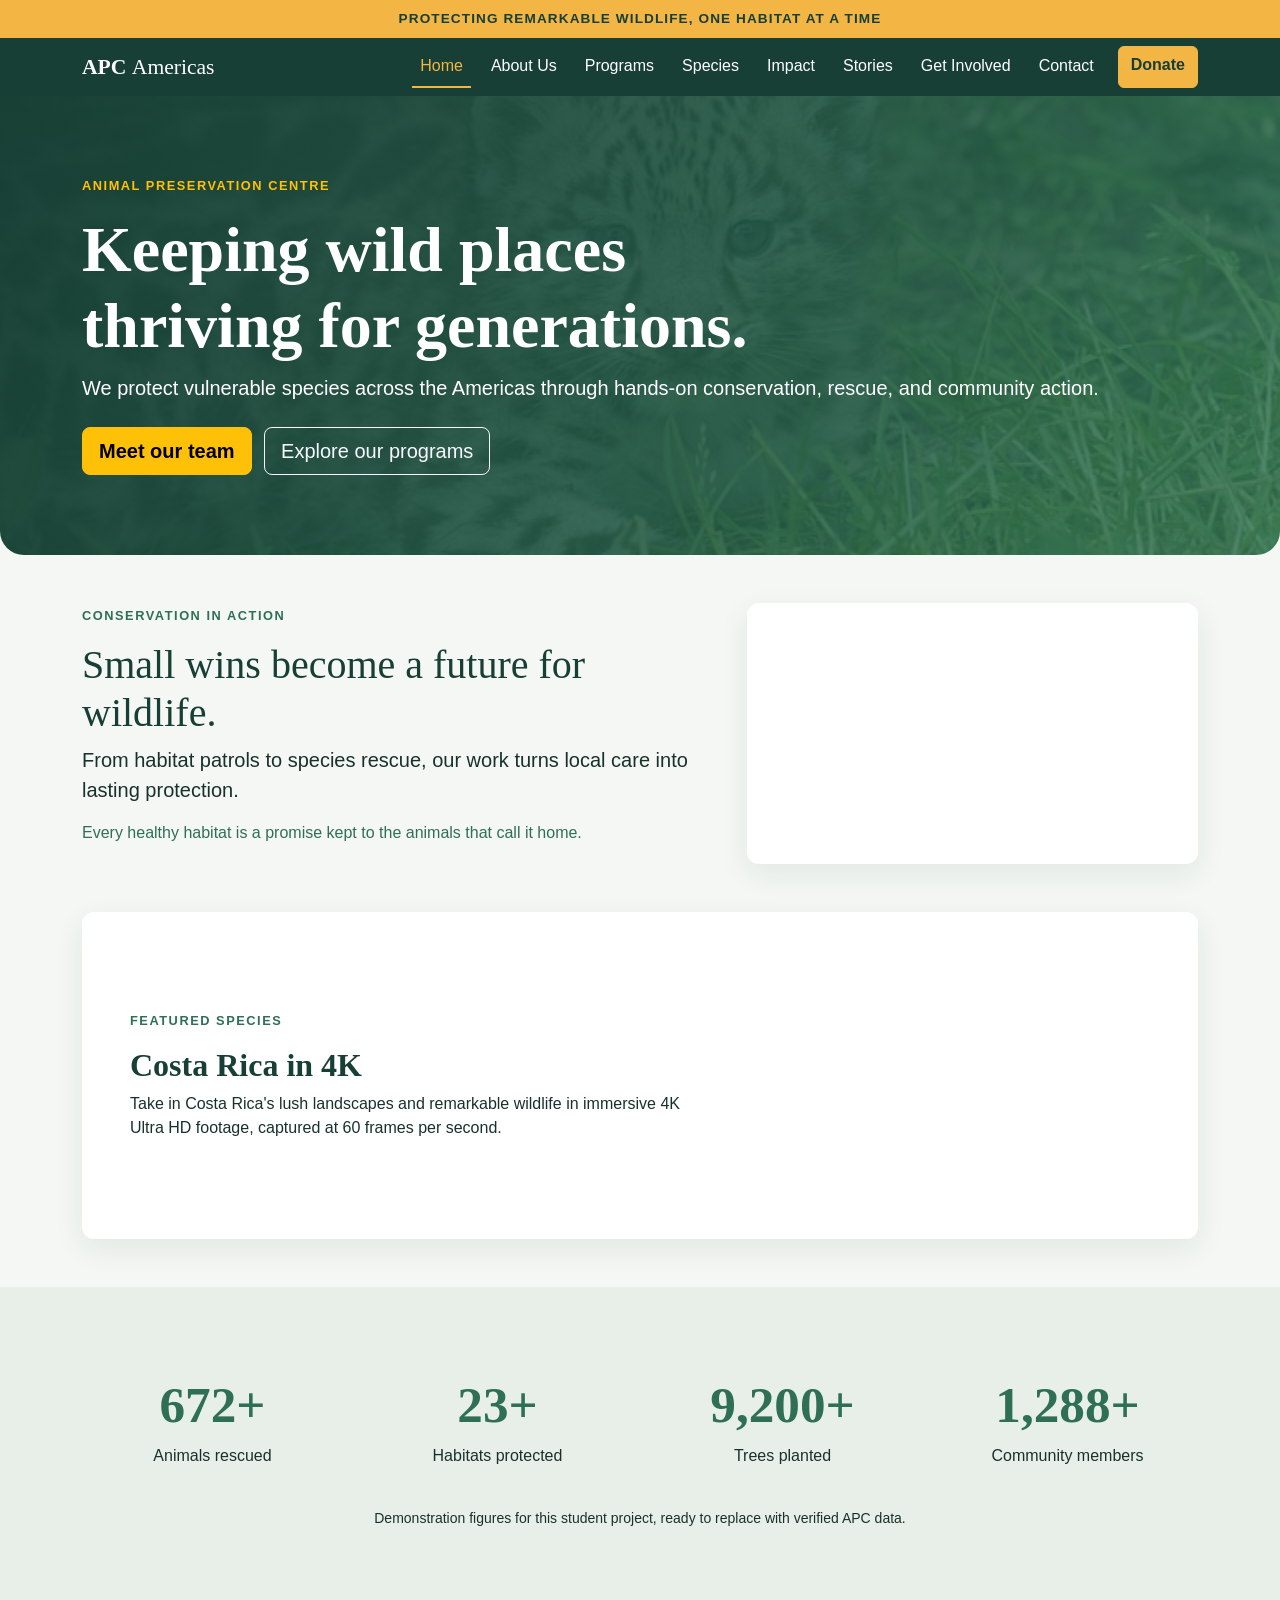
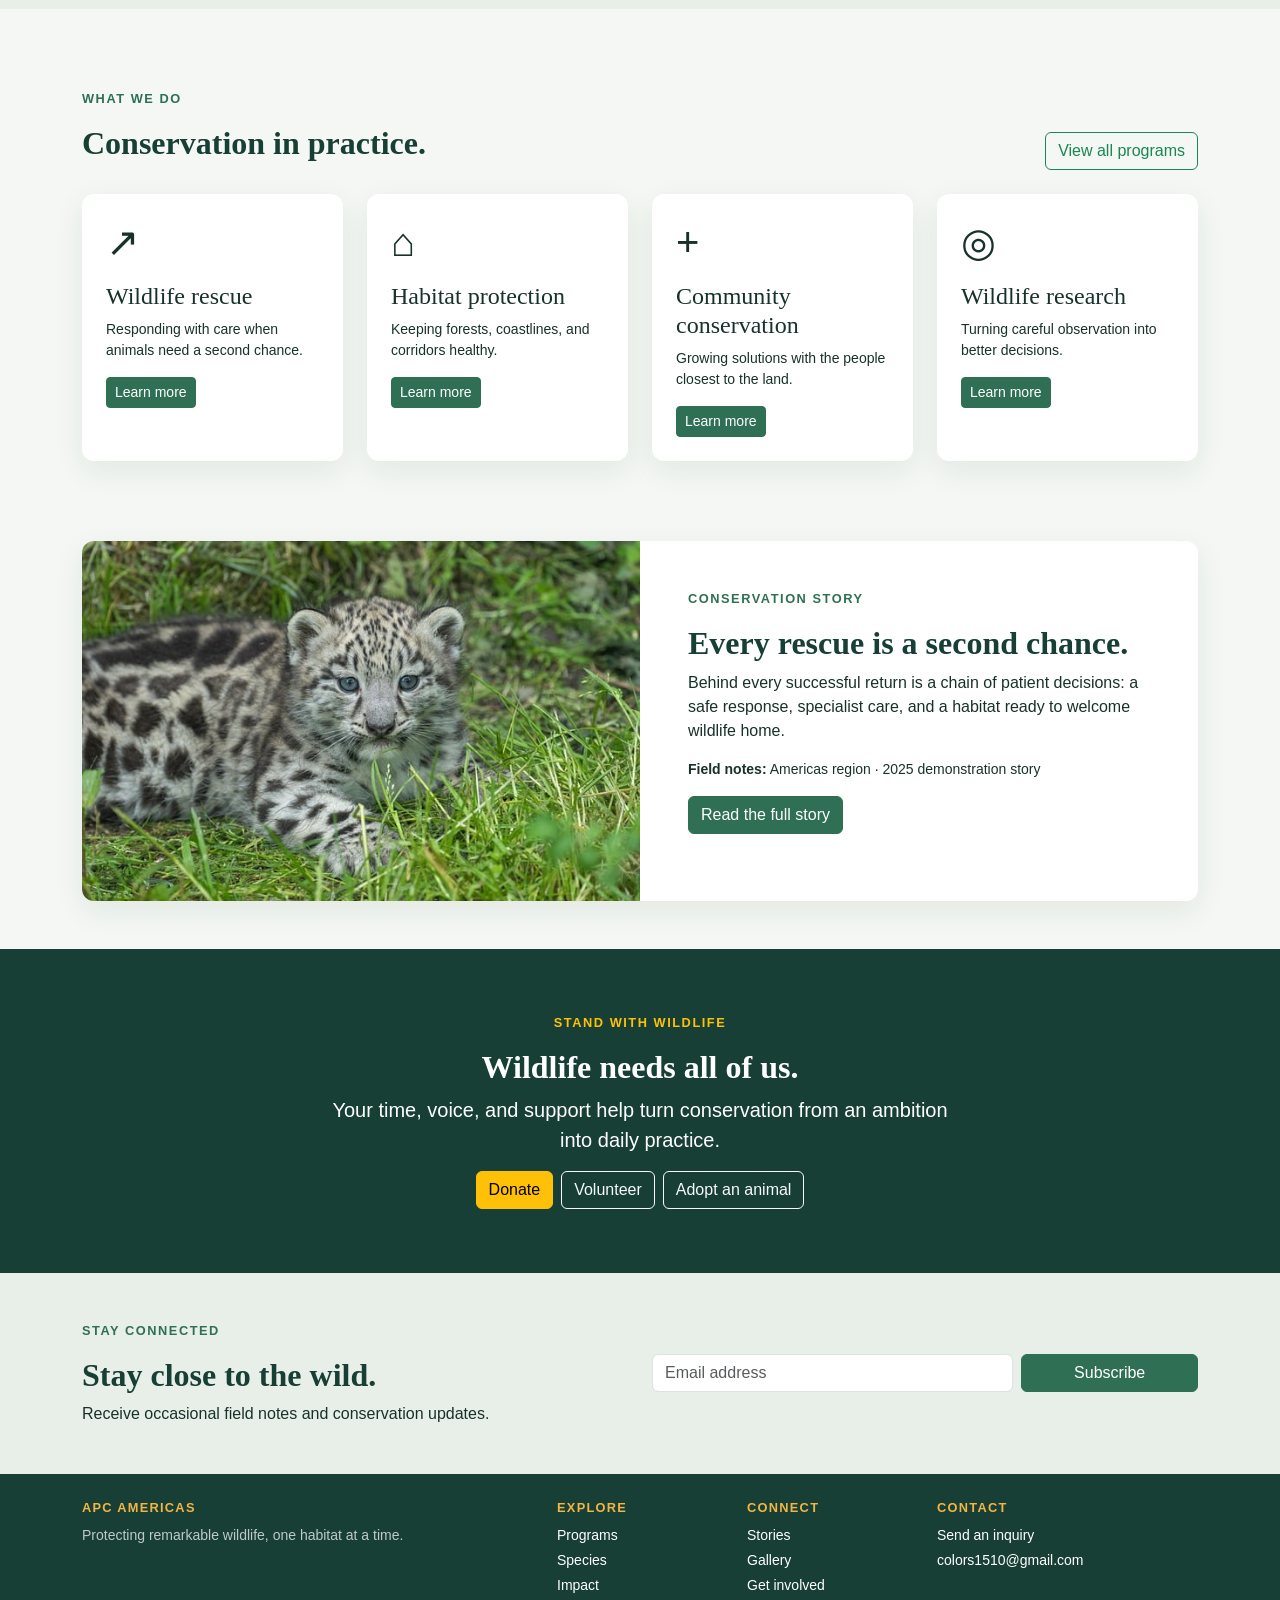
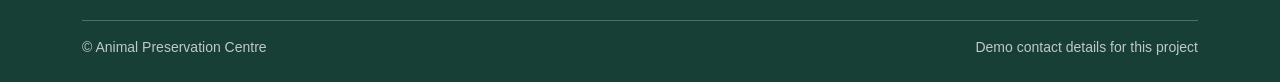
==== commit 71735501: "Update footer contact email address" ====
--- a/index.html
+++ b/index.html
@@ -77,10 +77,10 @@
             <section class="newsletter py-5"><div class="container"><div class="row align-items-center g-4"><div class="col-lg-6"><p class="section-kicker">Stay connected</p><h2>Stay close to the wild.</h2><p class="mb-0">Receive occasional field notes and conservation updates.</p></div><div class="col-lg-6"><form class="row g-2" data-demo-form><div class="col-sm-8"><label class="visually-hidden" for="newsletterEmail">Email address</label><input class="form-control" id="newsletterEmail" type="email" placeholder="Email address" required></div><div class="col-sm-4"><button class="btn btn-forest w-100" type="submit">Subscribe</button></div></form><p class="small mt-2 mb-0" hidden>Thank you for joining the list.</p></div></div></div></section>
         </main>
         <footer class="site-footer py-4">
-            <div class="container"><div class="row g-4"><div class="col-md-5"><p class="footer-heading mb-2">APC Americas</p><p class="small mb-0">Protecting remarkable wildlife, one habitat at a time.</p></div><div class="col-6 col-md-2"><p class="footer-heading mb-2">Explore</p><a class="d-block small mb-1" href="programs.html">Programs</a><a class="d-block small mb-1" href="species.html">Species</a><a class="d-block small" href="impact.html">Impact</a></div><div class="col-6 col-md-2"><p class="footer-heading mb-2">Connect</p><a class="d-block small mb-1" href="stories.html">Stories</a><a class="d-block small mb-1" href="gallery.html">Gallery</a><a class="d-block small" href="get_involved.html">Get involved</a></div><div class="col-md-3"><p class="footer-heading mb-2">Contact</p><a class="d-block small mb-1" href="contact_us.html">Send an inquiry</a><a class="d-block small" href="mailto:hello@apc-americas.example">hello@apc-americas.example</a></div></div><div class="border-top border-light border-opacity-25 mt-4 pt-3 small">&copy; Animal Preservation Centre <span class="float-md-end">Demo contact details for this project</span></div>
+            <div class="container"><div class="row g-4"><div class="col-md-5"><p class="footer-heading mb-2">APC Americas</p><p class="small mb-0">Protecting remarkable wildlife, one habitat at a time.</p></div><div class="col-6 col-md-2"><p class="footer-heading mb-2">Explore</p><a class="d-block small mb-1" href="programs.html">Programs</a><a class="d-block small mb-1" href="species.html">Species</a><a class="d-block small" href="impact.html">Impact</a></div><div class="col-6 col-md-2"><p class="footer-heading mb-2">Connect</p><a class="d-block small mb-1" href="stories.html">Stories</a><a class="d-block small mb-1" href="gallery.html">Gallery</a><a class="d-block small" href="get_involved.html">Get involved</a></div><div class="col-md-3"><p class="footer-heading mb-2">Contact</p><a class="d-block small mb-1" href="contact_us.html">Send an inquiry</a><a class="d-block small" href="mailto:hello@apc-americas.example">colors1510@gmail.com</a></div></div><div class="border-top border-light border-opacity-25 mt-4 pt-3 small">&copy; Animal Preservation Centre <span class="float-md-end">Demo contact details for this project</span></div>
             </div>
         </footer>
         <script src="https://cdn.jsdelivr.net/npm/bootstrap@5.3.3/dist/js/bootstrap.bundle.min.js"></script>
         <script src="scripts/site.js"></script>
     </body>
-</html>+</html>
